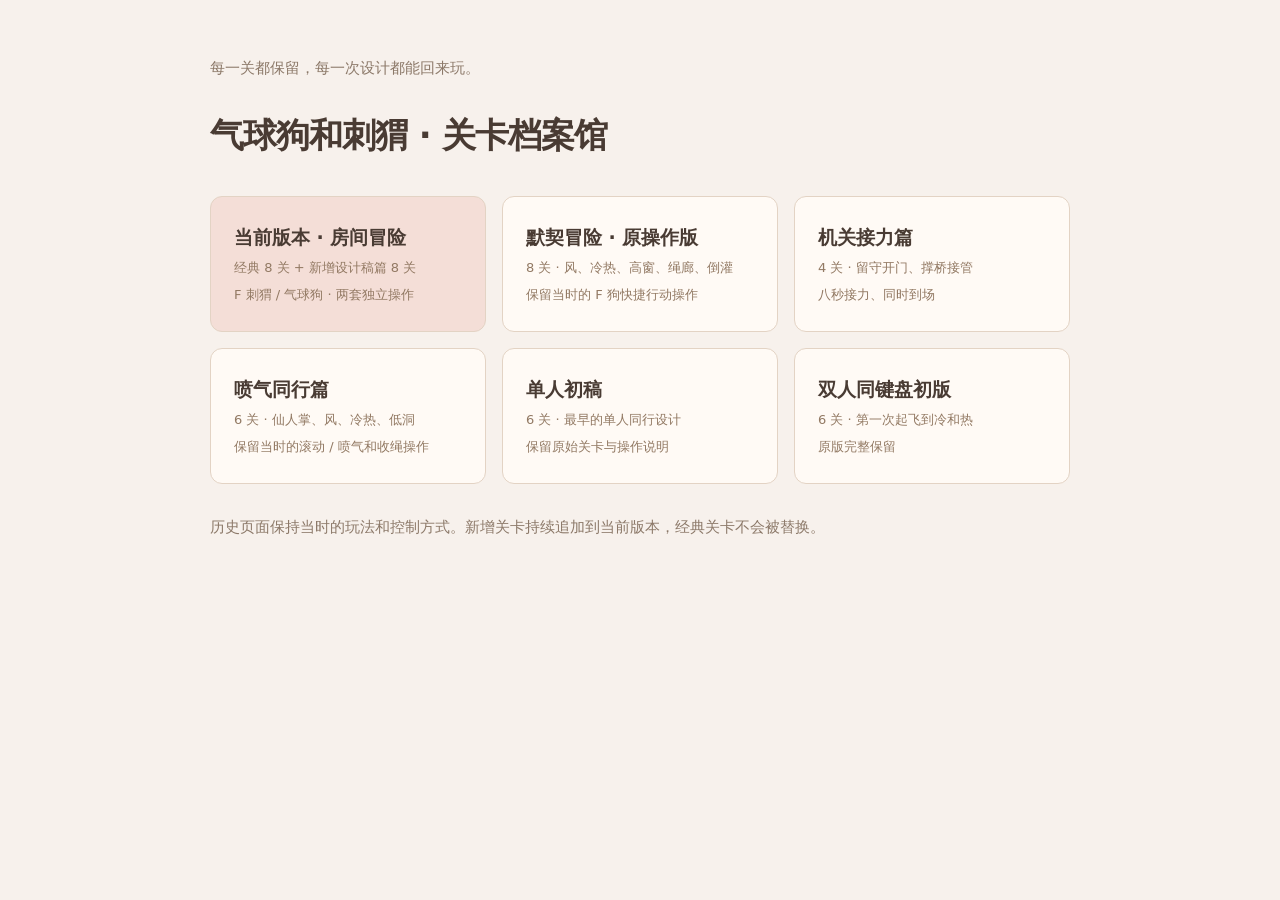
==== archive/index.html @ 10d6281c "Append design memo rooms with independent character actions and preserved editions" ====
<!doctype html><html lang="zh-CN"><meta charset="utf-8"><meta name="viewport" content="width=device-width,initial-scale=1"><title>气球狗和刺猬 · 关卡档案馆</title><style>body{margin:0;background:#f7f1ec;color:#493b33;font:15px/1.8 system-ui,"Microsoft YaHei",sans-serif}main{max-width:860px;margin:55px auto;padding:0 24px}h1{font-size:34px;letter-spacing:-1px}p{color:#8c7969}a{color:inherit}nav{display:grid;grid-template-columns:repeat(auto-fit,minmax(240px,1fr));gap:16px;margin:30px 0}.card{display:block;padding:23px;background:#fffaf5;border:1px solid #e3d3c4;border-radius:12px;text-decoration:none}.card b{display:block;font-size:19px}.card span{color:#927963;font-size:13px}.new{background:#f4ded7}</style><main><p>每一关都保留，每一次设计都能回来玩。</p><h1>气球狗和刺猬 · 关卡档案馆</h1><nav><a class="card new" href="../index.html"><b>当前版本 · 房间冒险</b><span>经典 8 关 + 新增设计稿篇 8 关<br>F 刺猬 / 气球狗 · 两套独立操作</span></a><a class="card" href="solo-adventure.html"><b>默契冒险 · 原操作版</b><span>8 关 · 风、冷热、高窗、绳廊、倒灌<br>保留当时的 F 狗快捷行动操作</span></a><a class="card" href="solo-relay.html"><b>机关接力篇</b><span>4 关 · 留守开门、撑桥接管<br>八秒接力、同时到场</span></a><a class="card" href="solo-jet.html"><b>喷气同行篇</b><span>6 关 · 仙人掌、风、冷热、低洞<br>保留当时的滚动 / 喷气和收绳操作</span></a><a class="card" href="solo-first.html"><b>单人初稿</b><span>6 关 · 最早的单人同行设计<br>保留原始关卡与操作说明</span></a><a class="card" href="../duo.html"><b>双人同键盘初版</b><span>6 关 · 第一次起飞到冷和热<br>原版完整保留</span></a></nav><p>历史页面保持当时的玩法和控制方式。新增关卡持续追加到当前版本，经典关卡不会被替换。</p></main></html>
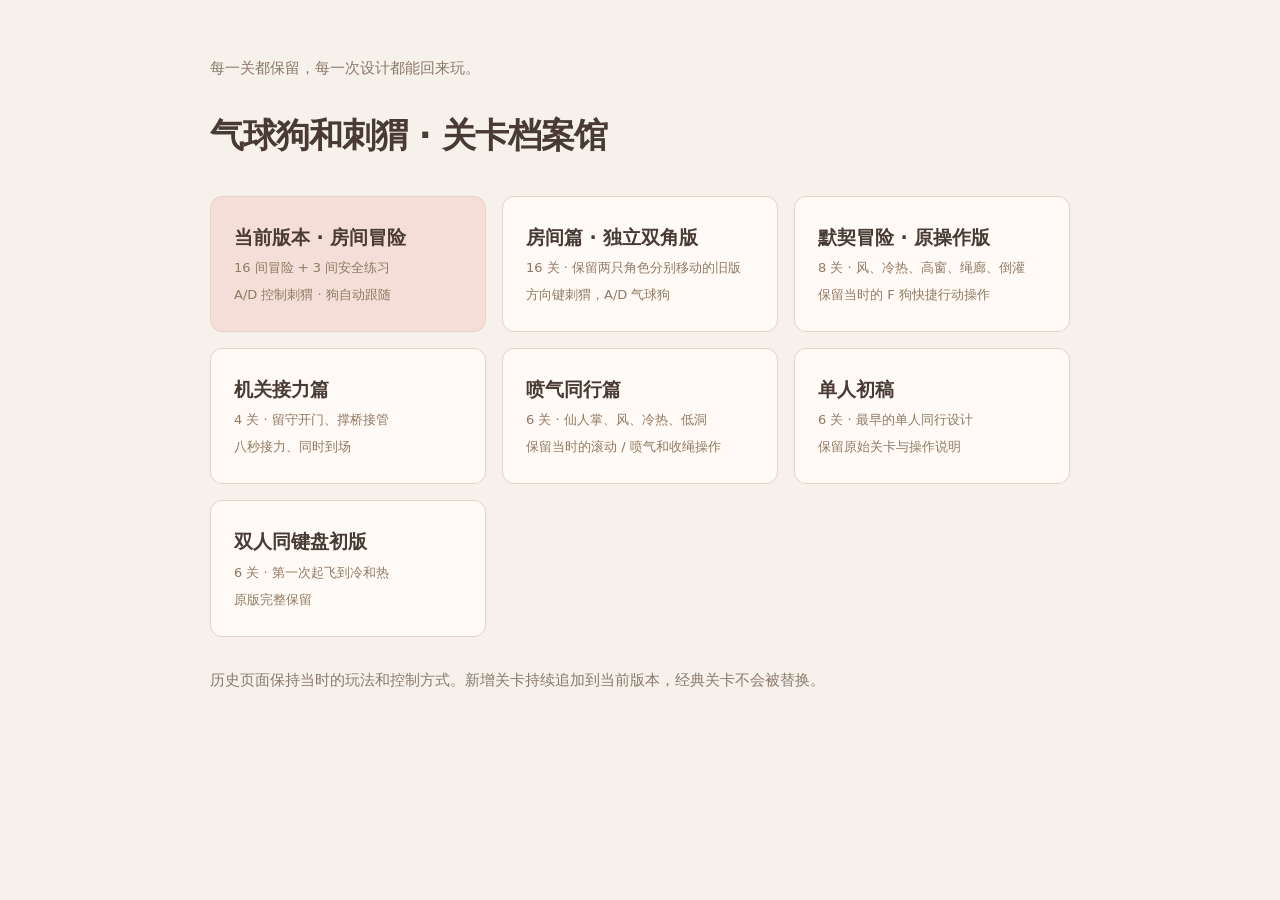
==== commit 40758f93: "Center solo play on hedgehog with automatic dog and illustrated mechanisms" ====
--- a/archive/index.html
+++ b/archive/index.html
@@ -1 +1 @@
-<!doctype html><html lang="zh-CN"><meta charset="utf-8"><meta name="viewport" content="width=device-width,initial-scale=1"><title>气球狗和刺猬 · 关卡档案馆</title><style>body{margin:0;background:#f7f1ec;color:#493b33;font:15px/1.8 system-ui,"Microsoft YaHei",sans-serif}main{max-width:860px;margin:55px auto;padding:0 24px}h1{font-size:34px;letter-spacing:-1px}p{color:#8c7969}a{color:inherit}nav{display:grid;grid-template-columns:repeat(auto-fit,minmax(240px,1fr));gap:16px;margin:30px 0}.card{display:block;padding:23px;background:#fffaf5;border:1px solid #e3d3c4;border-radius:12px;text-decoration:none}.card b{display:block;font-size:19px}.card span{color:#927963;font-size:13px}.new{background:#f4ded7}</style><main><p>每一关都保留，每一次设计都能回来玩。</p><h1>气球狗和刺猬 · 关卡档案馆</h1><nav><a class="card new" href="../index.html"><b>当前版本 · 房间冒险</b><span>经典 8 关 + 新增设计稿篇 8 关<br>F 刺猬 / 气球狗 · 两套独立操作</span></a><a class="card" href="solo-adventure.html"><b>默契冒险 · 原操作版</b><span>8 关 · 风、冷热、高窗、绳廊、倒灌<br>保留当时的 F 狗快捷行动操作</span></a><a class="card" href="solo-relay.html"><b>机关接力篇</b><span>4 关 · 留守开门、撑桥接管<br>八秒接力、同时到场</span></a><a class="card" href="solo-jet.html"><b>喷气同行篇</b><span>6 关 · 仙人掌、风、冷热、低洞<br>保留当时的滚动 / 喷气和收绳操作</span></a><a class="card" href="solo-first.html"><b>单人初稿</b><span>6 关 · 最早的单人同行设计<br>保留原始关卡与操作说明</span></a><a class="card" href="../duo.html"><b>双人同键盘初版</b><span>6 关 · 第一次起飞到冷和热<br>原版完整保留</span></a></nav><p>历史页面保持当时的玩法和控制方式。新增关卡持续追加到当前版本，经典关卡不会被替换。</p></main></html>
+<!doctype html><html lang="zh-CN"><meta charset="utf-8"><meta name="viewport" content="width=device-width,initial-scale=1"><title>气球狗和刺猬 · 关卡档案馆</title><style>body{margin:0;background:#f7f1ec;color:#493b33;font:15px/1.8 system-ui,"Microsoft YaHei",sans-serif}main{max-width:860px;margin:55px auto;padding:0 24px}h1{font-size:34px;letter-spacing:-1px}p{color:#8c7969}a{color:inherit}nav{display:grid;grid-template-columns:repeat(auto-fit,minmax(240px,1fr));gap:16px;margin:30px 0}.card{display:block;padding:23px;background:#fffaf5;border:1px solid #e3d3c4;border-radius:12px;text-decoration:none}.card b{display:block;font-size:19px}.card span{color:#927963;font-size:13px}.new{background:#f4ded7}</style><main><p>每一关都保留，每一次设计都能回来玩。</p><h1>气球狗和刺猬 · 关卡档案馆</h1><nav><a class="card new" href="../index.html"><b>当前版本 · 房间冒险</b><span>16 间冒险 + 3 间安全练习<br>A/D 控制刺猬 · 狗自动跟随</span></a><a class="card" href="solo-rooms-independent.html"><b>房间篇 · 独立双角版</b><span>16 关 · 保留两只角色分别移动的旧版<br>方向键刺猬，A/D 气球狗</span></a><a class="card" href="solo-adventure.html"><b>默契冒险 · 原操作版</b><span>8 关 · 风、冷热、高窗、绳廊、倒灌<br>保留当时的 F 狗快捷行动操作</span></a><a class="card" href="solo-relay.html"><b>机关接力篇</b><span>4 关 · 留守开门、撑桥接管<br>八秒接力、同时到场</span></a><a class="card" href="solo-jet.html"><b>喷气同行篇</b><span>6 关 · 仙人掌、风、冷热、低洞<br>保留当时的滚动 / 喷气和收绳操作</span></a><a class="card" href="solo-first.html"><b>单人初稿</b><span>6 关 · 最早的单人同行设计<br>保留原始关卡与操作说明</span></a><a class="card" href="../duo.html"><b>双人同键盘初版</b><span>6 关 · 第一次起飞到冷和热<br>原版完整保留</span></a></nav><p>历史页面保持当时的玩法和控制方式。新增关卡持续追加到当前版本，经典关卡不会被替换。</p></main></html>
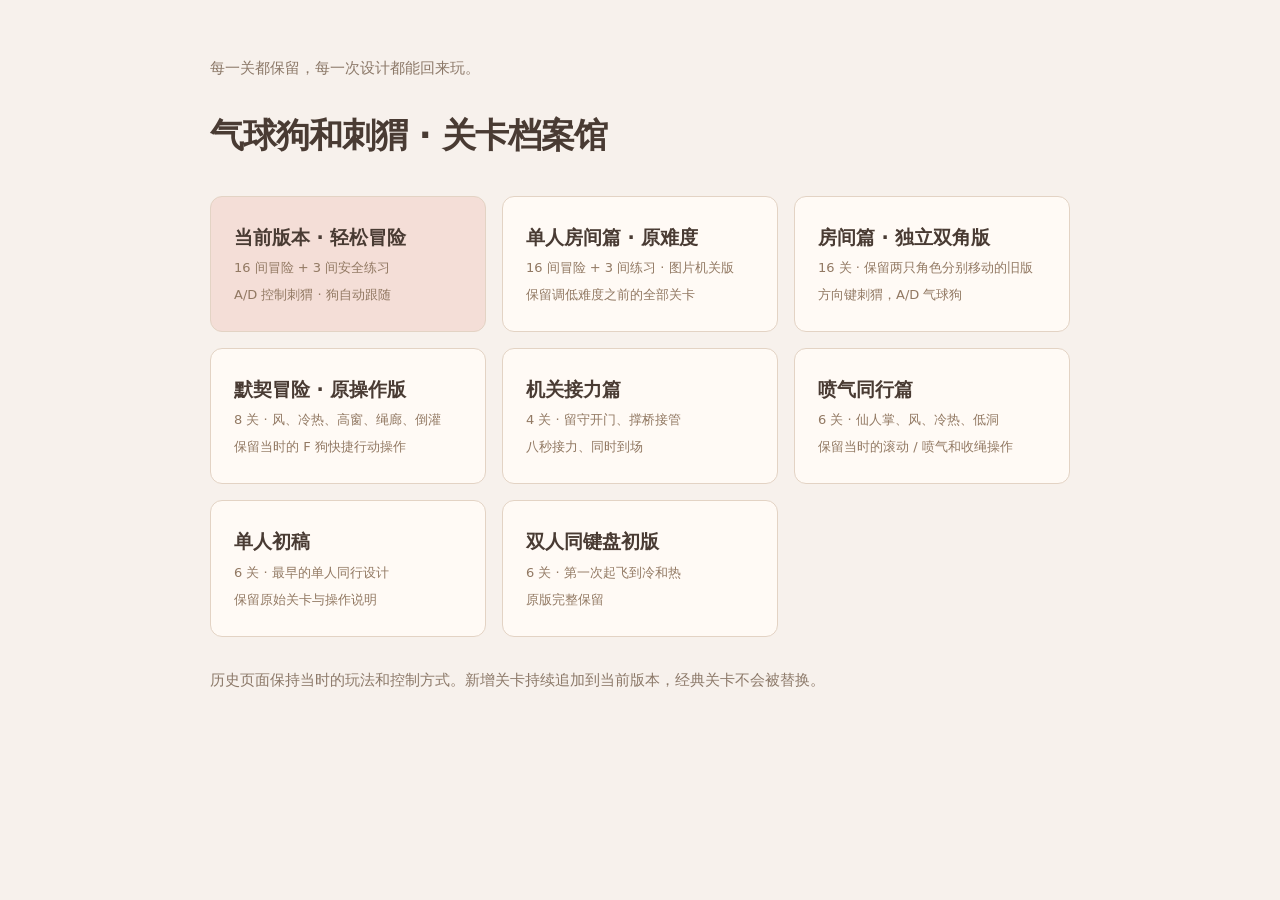
==== commit 46f73c7c: "Make all nineteen rooms forgiving and verify three complete solo runs" ====
--- a/archive/index.html
+++ b/archive/index.html
@@ -1 +1 @@
-<!doctype html><html lang="zh-CN"><meta charset="utf-8"><meta name="viewport" content="width=device-width,initial-scale=1"><title>气球狗和刺猬 · 关卡档案馆</title><style>body{margin:0;background:#f7f1ec;color:#493b33;font:15px/1.8 system-ui,"Microsoft YaHei",sans-serif}main{max-width:860px;margin:55px auto;padding:0 24px}h1{font-size:34px;letter-spacing:-1px}p{color:#8c7969}a{color:inherit}nav{display:grid;grid-template-columns:repeat(auto-fit,minmax(240px,1fr));gap:16px;margin:30px 0}.card{display:block;padding:23px;background:#fffaf5;border:1px solid #e3d3c4;border-radius:12px;text-decoration:none}.card b{display:block;font-size:19px}.card span{color:#927963;font-size:13px}.new{background:#f4ded7}</style><main><p>每一关都保留，每一次设计都能回来玩。</p><h1>气球狗和刺猬 · 关卡档案馆</h1><nav><a class="card new" href="../index.html"><b>当前版本 · 房间冒险</b><span>16 间冒险 + 3 间安全练习<br>A/D 控制刺猬 · 狗自动跟随</span></a><a class="card" href="solo-rooms-independent.html"><b>房间篇 · 独立双角版</b><span>16 关 · 保留两只角色分别移动的旧版<br>方向键刺猬，A/D 气球狗</span></a><a class="card" href="solo-adventure.html"><b>默契冒险 · 原操作版</b><span>8 关 · 风、冷热、高窗、绳廊、倒灌<br>保留当时的 F 狗快捷行动操作</span></a><a class="card" href="solo-relay.html"><b>机关接力篇</b><span>4 关 · 留守开门、撑桥接管<br>八秒接力、同时到场</span></a><a class="card" href="solo-jet.html"><b>喷气同行篇</b><span>6 关 · 仙人掌、风、冷热、低洞<br>保留当时的滚动 / 喷气和收绳操作</span></a><a class="card" href="solo-first.html"><b>单人初稿</b><span>6 关 · 最早的单人同行设计<br>保留原始关卡与操作说明</span></a><a class="card" href="../duo.html"><b>双人同键盘初版</b><span>6 关 · 第一次起飞到冷和热<br>原版完整保留</span></a></nav><p>历史页面保持当时的玩法和控制方式。新增关卡持续追加到当前版本，经典关卡不会被替换。</p></main></html>
+<!doctype html><html lang="zh-CN"><meta charset="utf-8"><meta name="viewport" content="width=device-width,initial-scale=1"><title>气球狗和刺猬 · 关卡档案馆</title><style>body{margin:0;background:#f7f1ec;color:#493b33;font:15px/1.8 system-ui,"Microsoft YaHei",sans-serif}main{max-width:860px;margin:55px auto;padding:0 24px}h1{font-size:34px;letter-spacing:-1px}p{color:#8c7969}a{color:inherit}nav{display:grid;grid-template-columns:repeat(auto-fit,minmax(240px,1fr));gap:16px;margin:30px 0}.card{display:block;padding:23px;background:#fffaf5;border:1px solid #e3d3c4;border-radius:12px;text-decoration:none}.card b{display:block;font-size:19px}.card span{color:#927963;font-size:13px}.new{background:#f4ded7}</style><main><p>每一关都保留，每一次设计都能回来玩。</p><h1>气球狗和刺猬 · 关卡档案馆</h1><nav><a class="card new" href="../index.html"><b>当前版本 · 轻松冒险</b><span>16 间冒险 + 3 间安全练习<br>A/D 控制刺猬 · 狗自动跟随</span></a><a class="card" href="solo-before-easy.html"><b>单人房间篇 · 原难度</b><span>16 间冒险 + 3 间练习 · 图片机关版<br>保留调低难度之前的全部关卡</span></a><a class="card" href="solo-rooms-independent.html"><b>房间篇 · 独立双角版</b><span>16 关 · 保留两只角色分别移动的旧版<br>方向键刺猬，A/D 气球狗</span></a><a class="card" href="solo-adventure.html"><b>默契冒险 · 原操作版</b><span>8 关 · 风、冷热、高窗、绳廊、倒灌<br>保留当时的 F 狗快捷行动操作</span></a><a class="card" href="solo-relay.html"><b>机关接力篇</b><span>4 关 · 留守开门、撑桥接管<br>八秒接力、同时到场</span></a><a class="card" href="solo-jet.html"><b>喷气同行篇</b><span>6 关 · 仙人掌、风、冷热、低洞<br>保留当时的滚动 / 喷气和收绳操作</span></a><a class="card" href="solo-first.html"><b>单人初稿</b><span>6 关 · 最早的单人同行设计<br>保留原始关卡与操作说明</span></a><a class="card" href="../duo.html"><b>双人同键盘初版</b><span>6 关 · 第一次起飞到冷和热<br>原版完整保留</span></a></nav><p>历史页面保持当时的玩法和控制方式。新增关卡持续追加到当前版本，经典关卡不会被替换。</p></main></html>
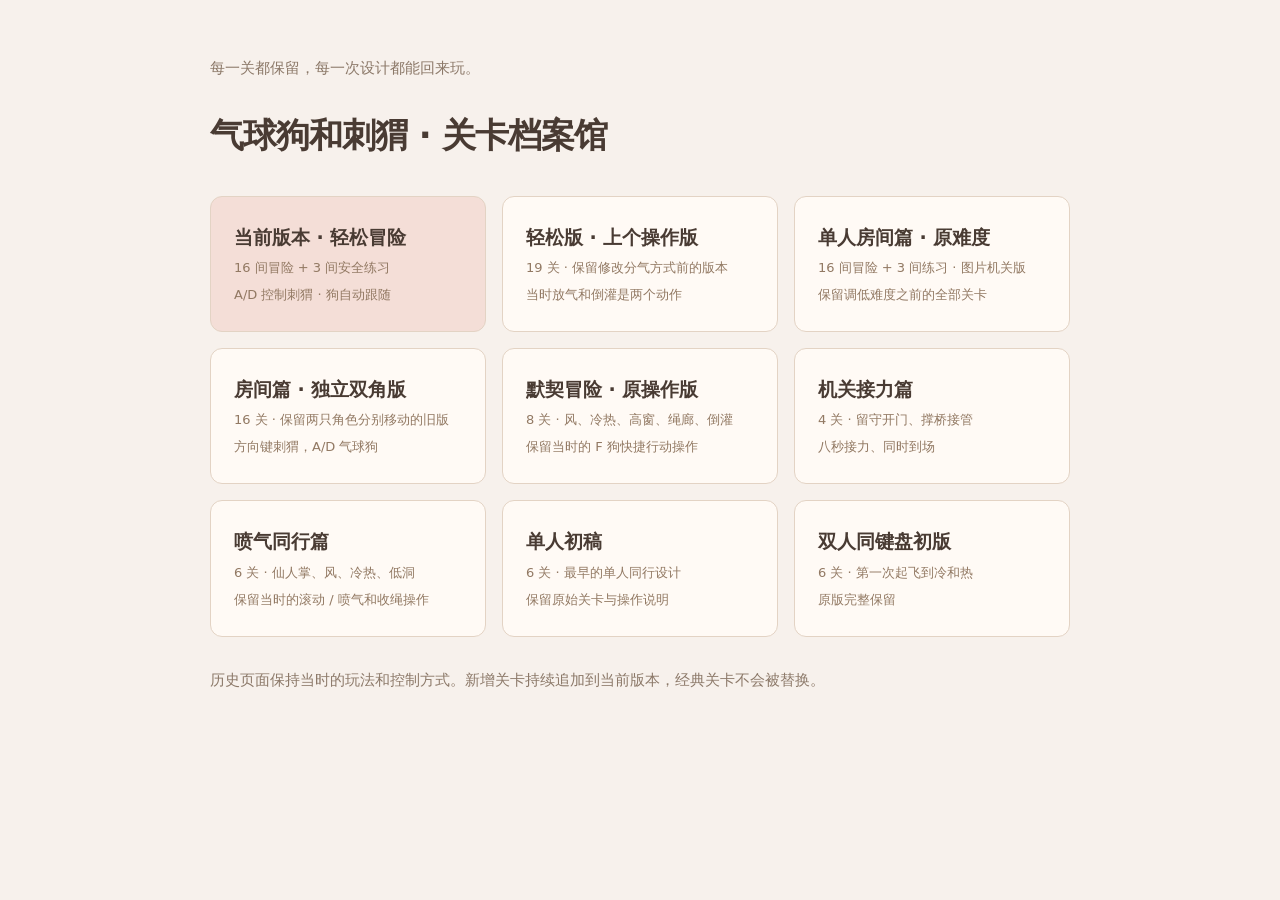
==== commit d2a1cde6: "Unify air exchange on W and S and remove Down control" ====
--- a/archive/index.html
+++ b/archive/index.html
@@ -1 +1 @@
-<!doctype html><html lang="zh-CN"><meta charset="utf-8"><meta name="viewport" content="width=device-width,initial-scale=1"><title>气球狗和刺猬 · 关卡档案馆</title><style>body{margin:0;background:#f7f1ec;color:#493b33;font:15px/1.8 system-ui,"Microsoft YaHei",sans-serif}main{max-width:860px;margin:55px auto;padding:0 24px}h1{font-size:34px;letter-spacing:-1px}p{color:#8c7969}a{color:inherit}nav{display:grid;grid-template-columns:repeat(auto-fit,minmax(240px,1fr));gap:16px;margin:30px 0}.card{display:block;padding:23px;background:#fffaf5;border:1px solid #e3d3c4;border-radius:12px;text-decoration:none}.card b{display:block;font-size:19px}.card span{color:#927963;font-size:13px}.new{background:#f4ded7}</style><main><p>每一关都保留，每一次设计都能回来玩。</p><h1>气球狗和刺猬 · 关卡档案馆</h1><nav><a class="card new" href="../index.html"><b>当前版本 · 轻松冒险</b><span>16 间冒险 + 3 间安全练习<br>A/D 控制刺猬 · 狗自动跟随</span></a><a class="card" href="solo-before-easy.html"><b>单人房间篇 · 原难度</b><span>16 间冒险 + 3 间练习 · 图片机关版<br>保留调低难度之前的全部关卡</span></a><a class="card" href="solo-rooms-independent.html"><b>房间篇 · 独立双角版</b><span>16 关 · 保留两只角色分别移动的旧版<br>方向键刺猬，A/D 气球狗</span></a><a class="card" href="solo-adventure.html"><b>默契冒险 · 原操作版</b><span>8 关 · 风、冷热、高窗、绳廊、倒灌<br>保留当时的 F 狗快捷行动操作</span></a><a class="card" href="solo-relay.html"><b>机关接力篇</b><span>4 关 · 留守开门、撑桥接管<br>八秒接力、同时到场</span></a><a class="card" href="solo-jet.html"><b>喷气同行篇</b><span>6 关 · 仙人掌、风、冷热、低洞<br>保留当时的滚动 / 喷气和收绳操作</span></a><a class="card" href="solo-first.html"><b>单人初稿</b><span>6 关 · 最早的单人同行设计<br>保留原始关卡与操作说明</span></a><a class="card" href="../duo.html"><b>双人同键盘初版</b><span>6 关 · 第一次起飞到冷和热<br>原版完整保留</span></a></nav><p>历史页面保持当时的玩法和控制方式。新增关卡持续追加到当前版本，经典关卡不会被替换。</p></main></html>
+<!doctype html><html lang="zh-CN"><meta charset="utf-8"><meta name="viewport" content="width=device-width,initial-scale=1"><title>气球狗和刺猬 · 关卡档案馆</title><style>body{margin:0;background:#f7f1ec;color:#493b33;font:15px/1.8 system-ui,"Microsoft YaHei",sans-serif}main{max-width:860px;margin:55px auto;padding:0 24px}h1{font-size:34px;letter-spacing:-1px}p{color:#8c7969}a{color:inherit}nav{display:grid;grid-template-columns:repeat(auto-fit,minmax(240px,1fr));gap:16px;margin:30px 0}.card{display:block;padding:23px;background:#fffaf5;border:1px solid #e3d3c4;border-radius:12px;text-decoration:none}.card b{display:block;font-size:19px}.card span{color:#927963;font-size:13px}.new{background:#f4ded7}</style><main><p>每一关都保留，每一次设计都能回来玩。</p><h1>气球狗和刺猬 · 关卡档案馆</h1><nav><a class="card new" href="../index.html"><b>当前版本 · 轻松冒险</b><span>16 间冒险 + 3 间安全练习<br>A/D 控制刺猬 · 狗自动跟随</span></a><a class="card" href="solo-easy-three-air-keys.html"><b>轻松版 · 上个操作版</b><span>19 关 · 保留修改分气方式前的版本<br>当时放气和倒灌是两个动作</span></a><a class="card" href="solo-before-easy.html"><b>单人房间篇 · 原难度</b><span>16 间冒险 + 3 间练习 · 图片机关版<br>保留调低难度之前的全部关卡</span></a><a class="card" href="solo-rooms-independent.html"><b>房间篇 · 独立双角版</b><span>16 关 · 保留两只角色分别移动的旧版<br>方向键刺猬，A/D 气球狗</span></a><a class="card" href="solo-adventure.html"><b>默契冒险 · 原操作版</b><span>8 关 · 风、冷热、高窗、绳廊、倒灌<br>保留当时的 F 狗快捷行动操作</span></a><a class="card" href="solo-relay.html"><b>机关接力篇</b><span>4 关 · 留守开门、撑桥接管<br>八秒接力、同时到场</span></a><a class="card" href="solo-jet.html"><b>喷气同行篇</b><span>6 关 · 仙人掌、风、冷热、低洞<br>保留当时的滚动 / 喷气和收绳操作</span></a><a class="card" href="solo-first.html"><b>单人初稿</b><span>6 关 · 最早的单人同行设计<br>保留原始关卡与操作说明</span></a><a class="card" href="../duo.html"><b>双人同键盘初版</b><span>6 关 · 第一次起飞到冷和热<br>原版完整保留</span></a></nav><p>历史页面保持当时的玩法和控制方式。新增关卡持续追加到当前版本，经典关卡不会被替换。</p></main></html>
